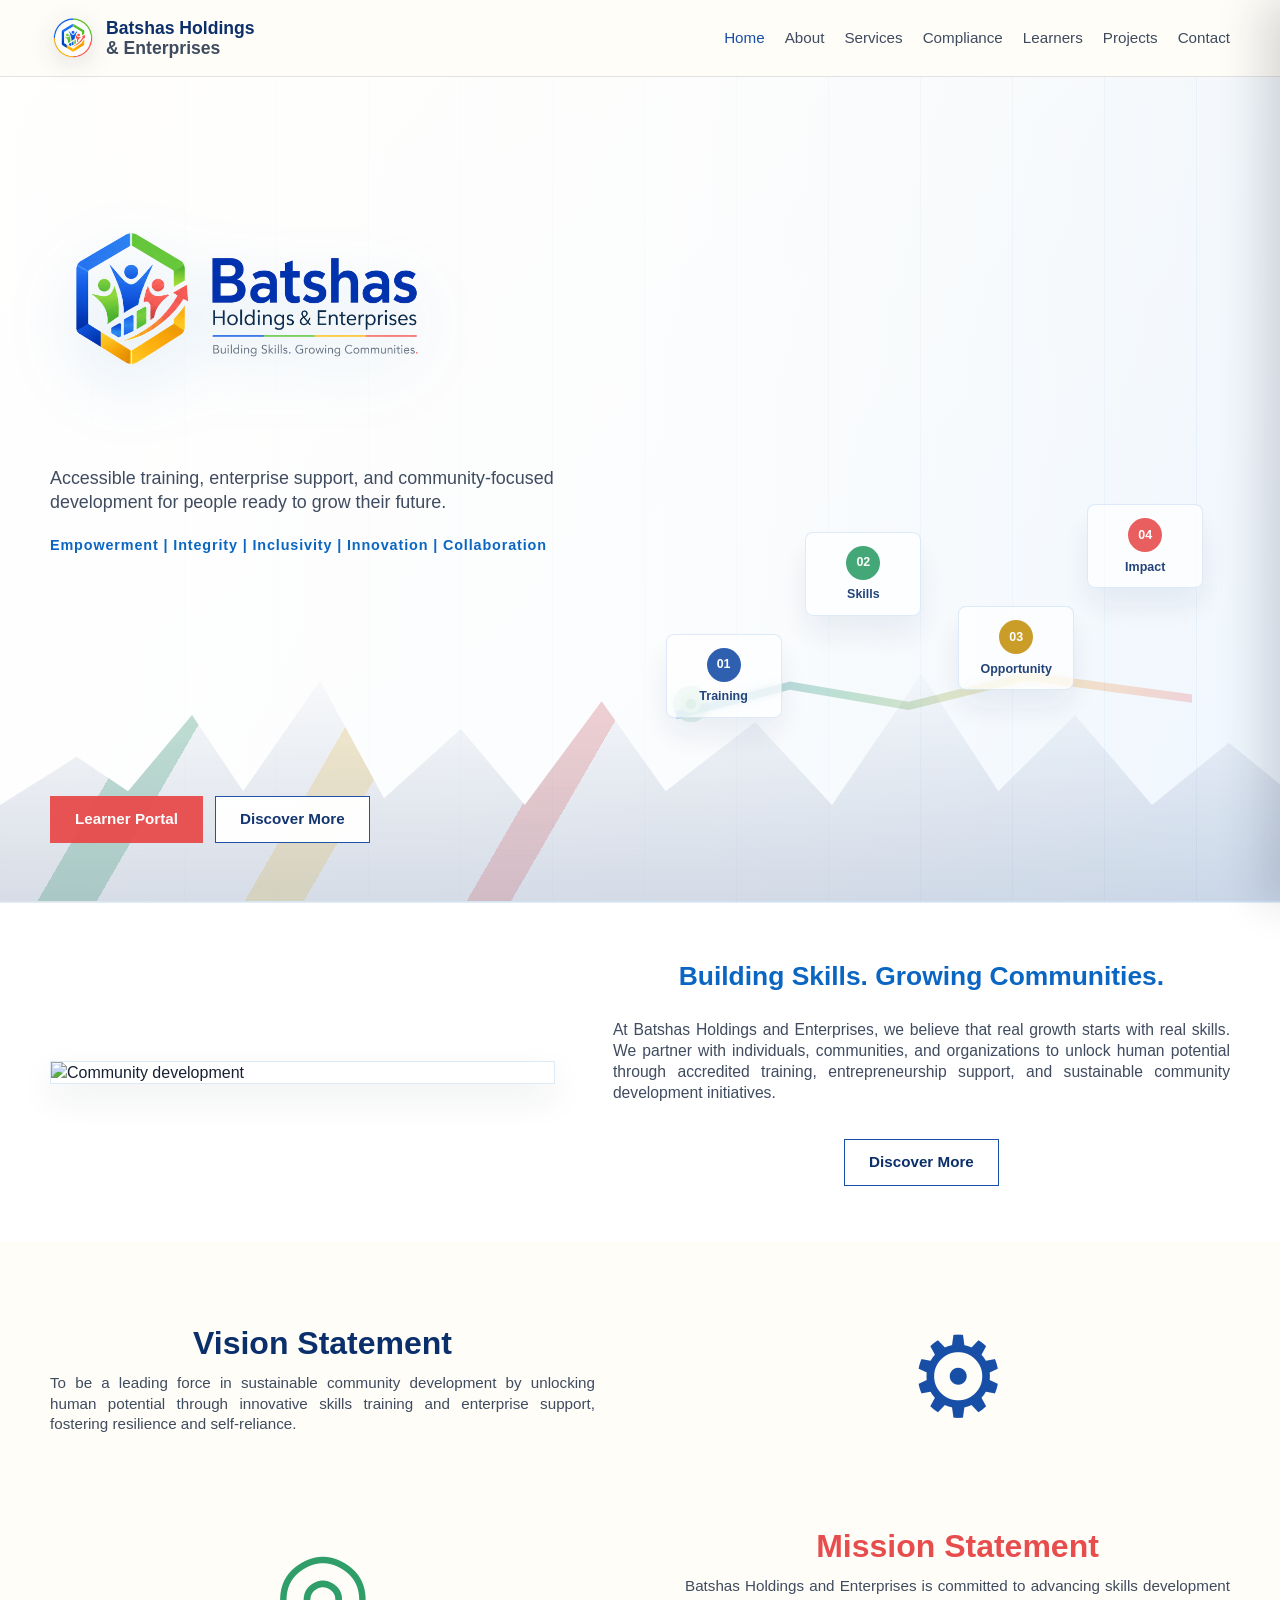
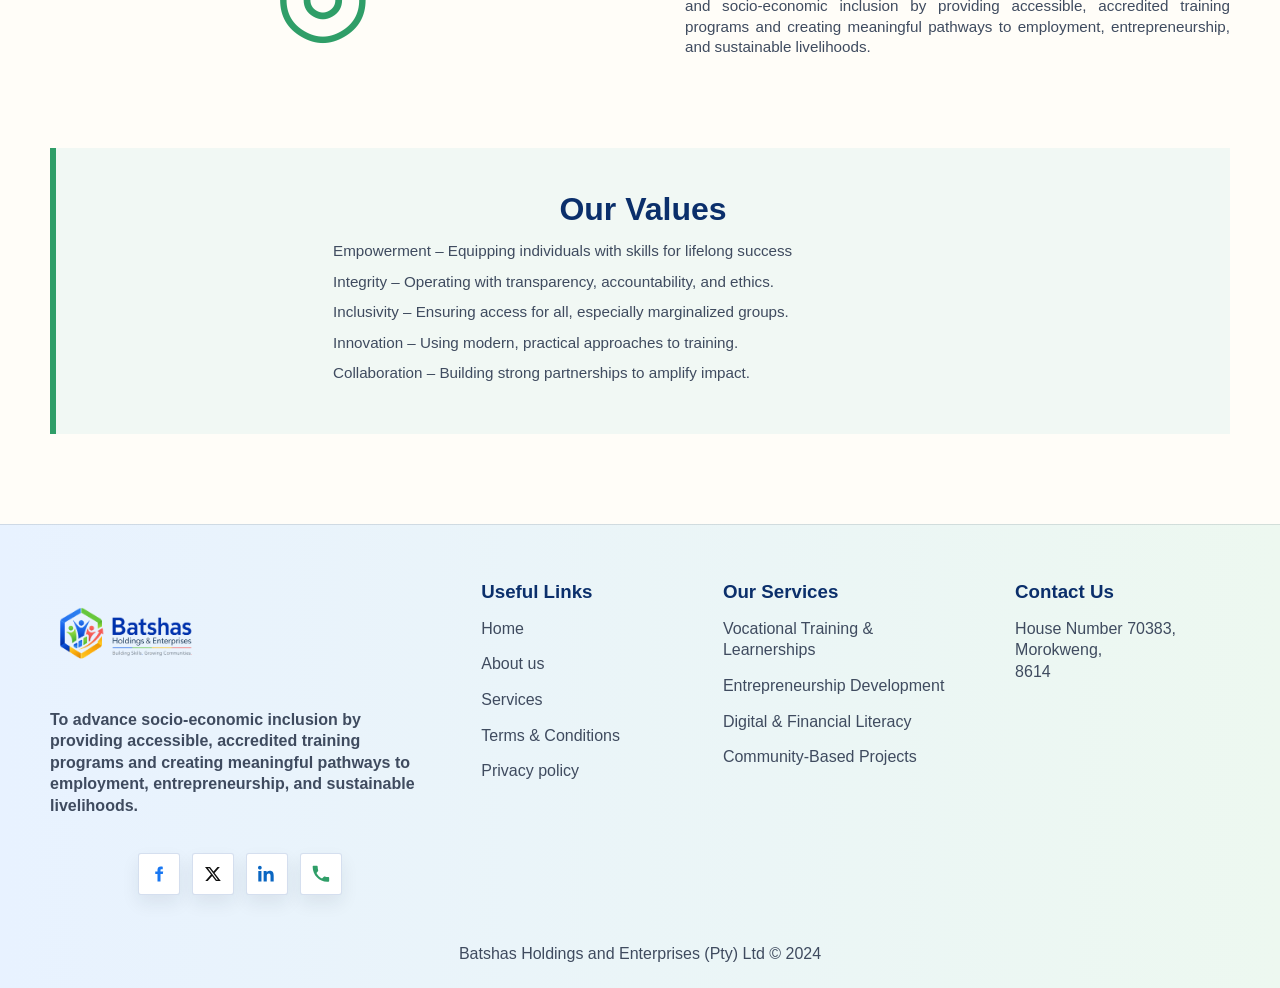
==== index.html @ d139194d "Add files via upload" ====
<!DOCTYPE html>
<html lang="en"><head><meta charset="UTF-8"><meta name="viewport" content="width=device-width, initial-scale=1.0"><title>Home | Batshas Holdings & Enterprises</title><link rel="icon" type="image/png" href="assets/img/icon.png"><link rel="stylesheet" href="css/main.css"></head>
<body><header class="site-header">
  <nav class="nav">
    <a href="index.html" class="brand brand-nav"><img class="brand-icon" src="assets/img/icon.png" alt="Batshas Holdings & Enterprises"><span class="brand-text">Batshas Holdings <span class="brand-break">& Enterprises</span></span></a>
    <div class="nav-links"><a href="index.html" class="active">Home</a>
      <a href="about.html">About</a>
      <a href="services.html">Services</a>
      <a href="compliance.html">Compliance</a>
      <a href="learners.html">Learners</a>
      <a href="projects.html">Projects</a>
      <a href="contact.html">Contact</a></div>
  </nav>
</header><main>
<section class="hero"><div class="hero-top"><div class="hero-flock" aria-hidden="true"><span></span><span></span><span></span><span></span><span></span><span></span></div><div class="hero-pathway" aria-hidden="true"><span class="path-line"></span><span class="path-pulse"></span><span class="path-node node-training"><i>01</i><b>Training</b></span><span class="path-node node-cert"><i>02</i><b>Skills</b></span><span class="path-node node-enterprise"><i>03</i><b>Opportunity</b></span><span class="path-node node-impact"><i>04</i><b>Impact</b></span></div><div class="hero-inner"><div class="hero-copy"><img class="hero-logo" src="assets/img/logo.png" alt="Batshas Holdings & Enterprises"><p>Accessible training, enterprise support, and community-focused development for people ready to grow their future.</p><div class="hero-values">Empowerment | Integrity | Inclusivity | Innovation | Collaboration</div><div class="hero-pathway-mobile" aria-hidden="true"><span class="mobile-path-line"></span><span class="mobile-path-pulse"></span><span><i>01</i><b>Training</b></span><span><i>02</i><b>Skills</b></span><span><i>03</i><b>Opportunity</b></span><span><i>04</i><b>Impact</b></span></div><div class="hero-actions"><a href="learners.html" class="btn btn-red">Learner Portal</a><a href="about.html" class="btn">Discover More</a></div></div></div></div>
<div class="hero-bottom"><div class="intro-grid"><img src="https://images.unsplash.com/photo-1521737711867-e3b97375f902?auto=format&fit=crop&w=900&q=80" alt="Community development"><div class="intro-text"><h2>Building Skills. Growing Communities.</h2><p>At Batshas Holdings and Enterprises, we believe that real growth starts with real skills. We partner with individuals, communities, and organizations to unlock human potential through accredited training, entrepreneurship support, and sustainable community development initiatives.</p><a href="about.html" class="btn">Discover More</a></div></div></div></section>
<section class="home-statements"><div class="statement"><h2>Vision Statement</h2><p>To be a leading force in sustainable community development by unlocking human potential through innovative skills training and enterprise support, fostering resilience and self-reliance.</p></div><div class="big-icon">⚙</div><div class="big-icon red">◎</div><div class="statement"><h2 class="red">Mission Statement</h2><p>Batshas Holdings and Enterprises is committed to advancing skills development and socio-economic inclusion by providing accessible, accredited training programs and creating meaningful pathways to employment, entrepreneurship, and sustainable livelihoods.</p></div><div class="values statement"><h2>Our Values</h2><p>Empowerment – Equipping individuals with skills for lifelong success</p><p>Integrity – Operating with transparency, accountability, and ethics.</p><p>Inclusivity – Ensuring access for all, especially marginalized groups.</p><p>Innovation – Using modern, practical approaches to training.</p><p>Collaboration – Building strong partnerships to amplify impact.</p></div></section><footer class="footer blue-footer">
  <div class="footer-grid">
    <div><div class="brand brand-banner"><img class="brand-logo" src="assets/img/logo.png" alt="Batshas Holdings & Enterprises"></div><p><strong>To advance socio-economic inclusion by providing accessible, accredited training programs and creating meaningful pathways to employment, entrepreneurship, and sustainable livelihoods.</strong></p><div class="socials">
  <a class="social-link" href="#" aria-label="Facebook"><svg viewBox="0 0 24 24" aria-hidden="true"><path d="M14 8.5V6.8c0-.8.3-1.2 1.3-1.2H17V2.3C16.2 2.2 15.4 2 14.4 2 11.7 2 10 3.6 10 6.4v2.1H7v3.6h3V22h4v-9.9h3.1l.5-3.6H14z"/></svg></a>
  <a class="social-link" href="#" aria-label="X / Twitter"><svg viewBox="0 0 24 24" aria-hidden="true"><path d="M18.3 2h3.4l-7.5 8.6L23 22h-6.9l-5.4-7.1L4.5 22H1.1l8-9.2L.7 2h7.1l4.9 6.5L18.3 2zm-1.2 18h1.9L6.8 3.9h-2L17.1 20z"/></svg></a>
  <a class="social-link" href="#" aria-label="LinkedIn"><svg viewBox="0 0 24 24" aria-hidden="true"><path d="M4.98 3.5C4.98 4.88 3.86 6 2.5 6S0 4.88 0 3.5 1.12 1 2.5 1s2.48 1.12 2.48 2.5zM.4 8h4.2v14H.4V8zm7.1 0h4v1.9h.1c.6-1.1 2-2.3 4.1-2.3 4.4 0 5.2 2.9 5.2 6.6V22h-4.2v-6.9c0-1.7 0-3.8-2.3-3.8s-2.7 1.8-2.7 3.6V22H7.5V8z"/></svg></a>
  <a class="social-link" href="tel:0798320743" aria-label="Phone"><svg viewBox="0 0 24 24" aria-hidden="true"><path d="M6.6 10.8c1.6 3.1 3.5 5 6.6 6.6l2.2-2.2c.3-.3.8-.4 1.2-.3 1.3.4 2.6.6 4 .6.7 0 1.2.5 1.2 1.2v3.5c0 .7-.5 1.2-1.2 1.2C10.3 22 2 13.7 2 3.4 2 2.7 2.5 2.2 3.2 2.2h3.6c.7 0 1.2.5 1.2 1.2 0 1.4.2 2.7.6 4 .1.4 0 .8-.3 1.2l-1.7 2.2z"/></svg></a>
</div></div>
    <div><h3>Useful Links</h3><a href="index.html">Home</a><a href="about.html">About us</a><a href="services.html">Services</a><a href="terms.html">Terms & Conditions</a><a href="privacy.html">Privacy policy</a></div>
    <div><h3>Our Services</h3><a href="services.html">Vocational Training & Learnerships</a><a href="services.html">Entrepreneurship Development</a><a href="services.html">Digital & Financial Literacy</a><a href="services.html">Community-Based Projects</a></div>
    <div><h3>Contact Us</h3><p>House Number 70383,<br>Morokweng,<br>8614</p></div>
  </div><div class="copyright">Batshas Holdings and Enterprises (Pty) Ltd © 2024</div>
</footer></main><script src="js/main.js"></script></body></html>
---- css/main.css ----
@import url('./base/variables.css');
@import url('./base/reset.css');
@import url('./layout/header.css');
@import url('./layout/footer.css');
@import url('./components/buttons.css');
@import url('./pages/home.css');
@import url('./pages/about.css');
@import url('./pages/services.css');
@import url('./pages/compliance.css');
@import url('./pages/learners.css');
@import url('./pages/contact.css');
@import url('./pages/projects.css');
@import url('./pages/portal.css');
@import url('./layout/responsive.css');
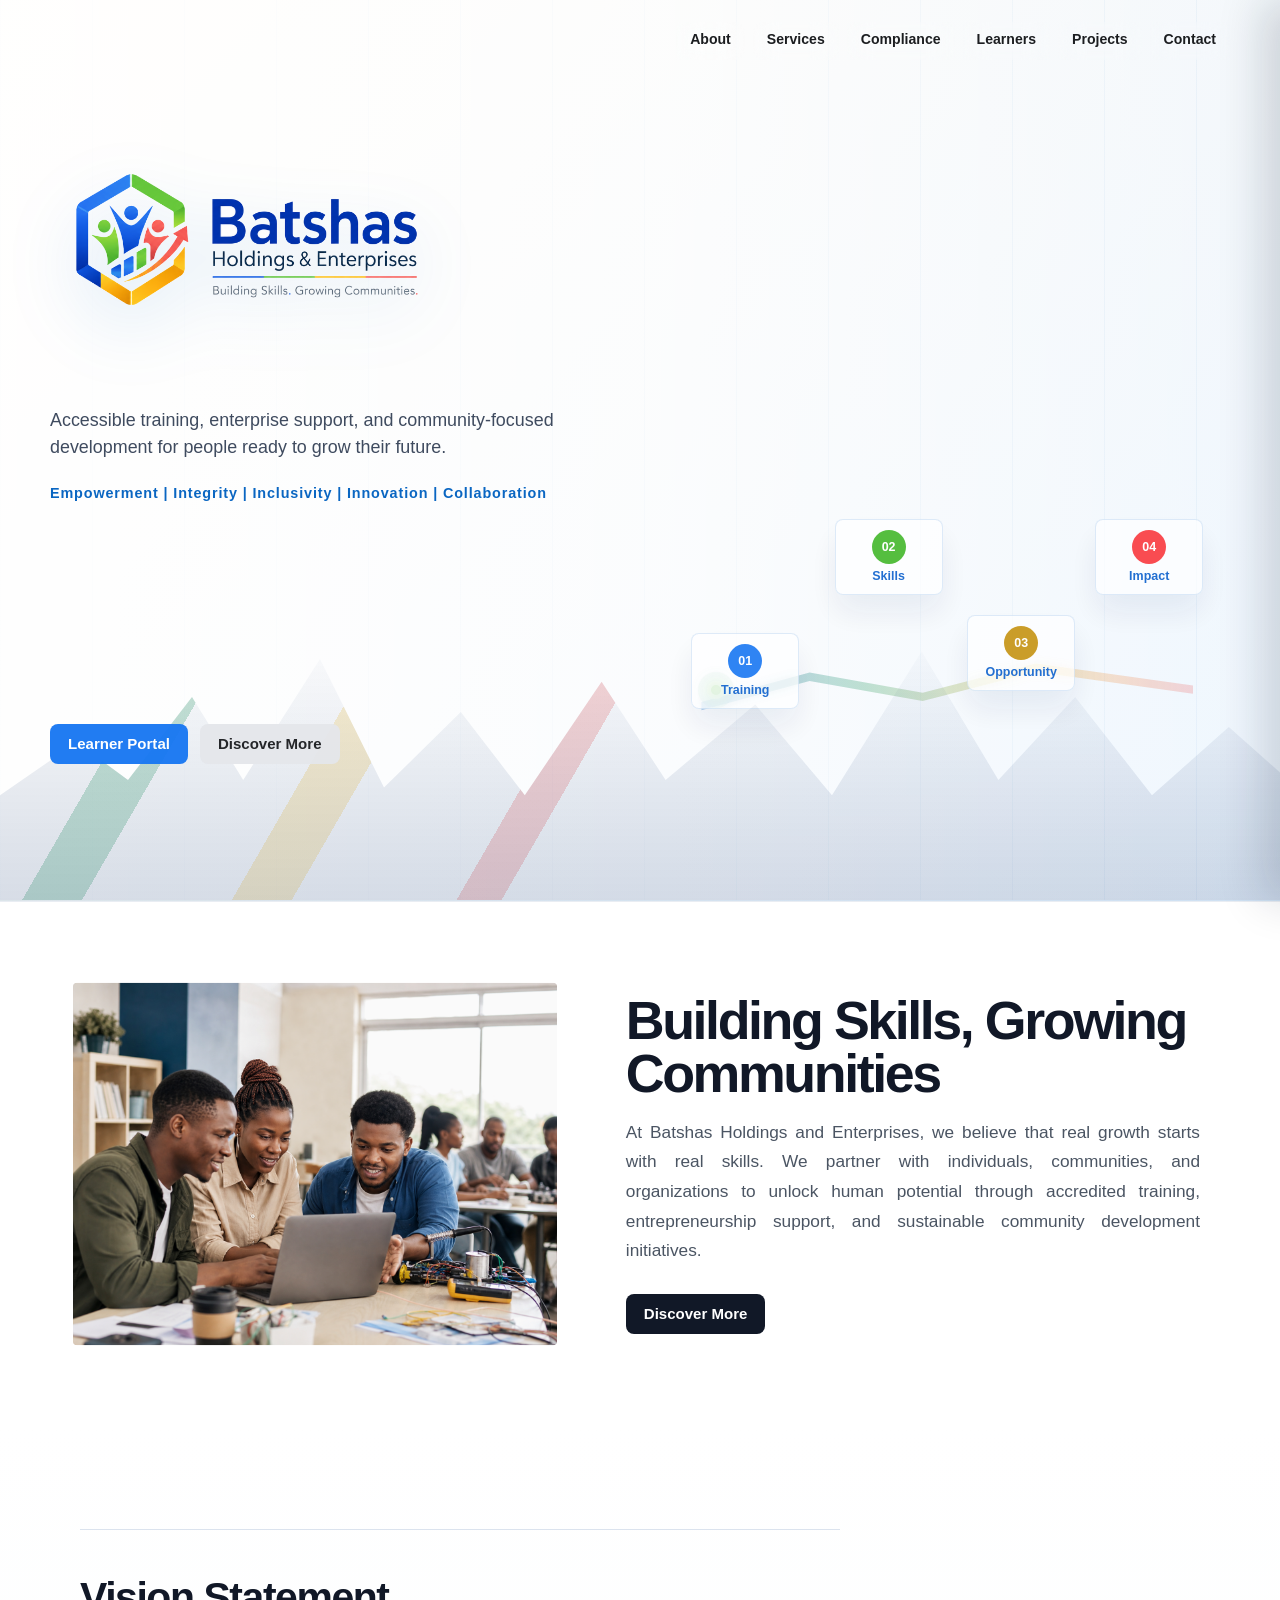
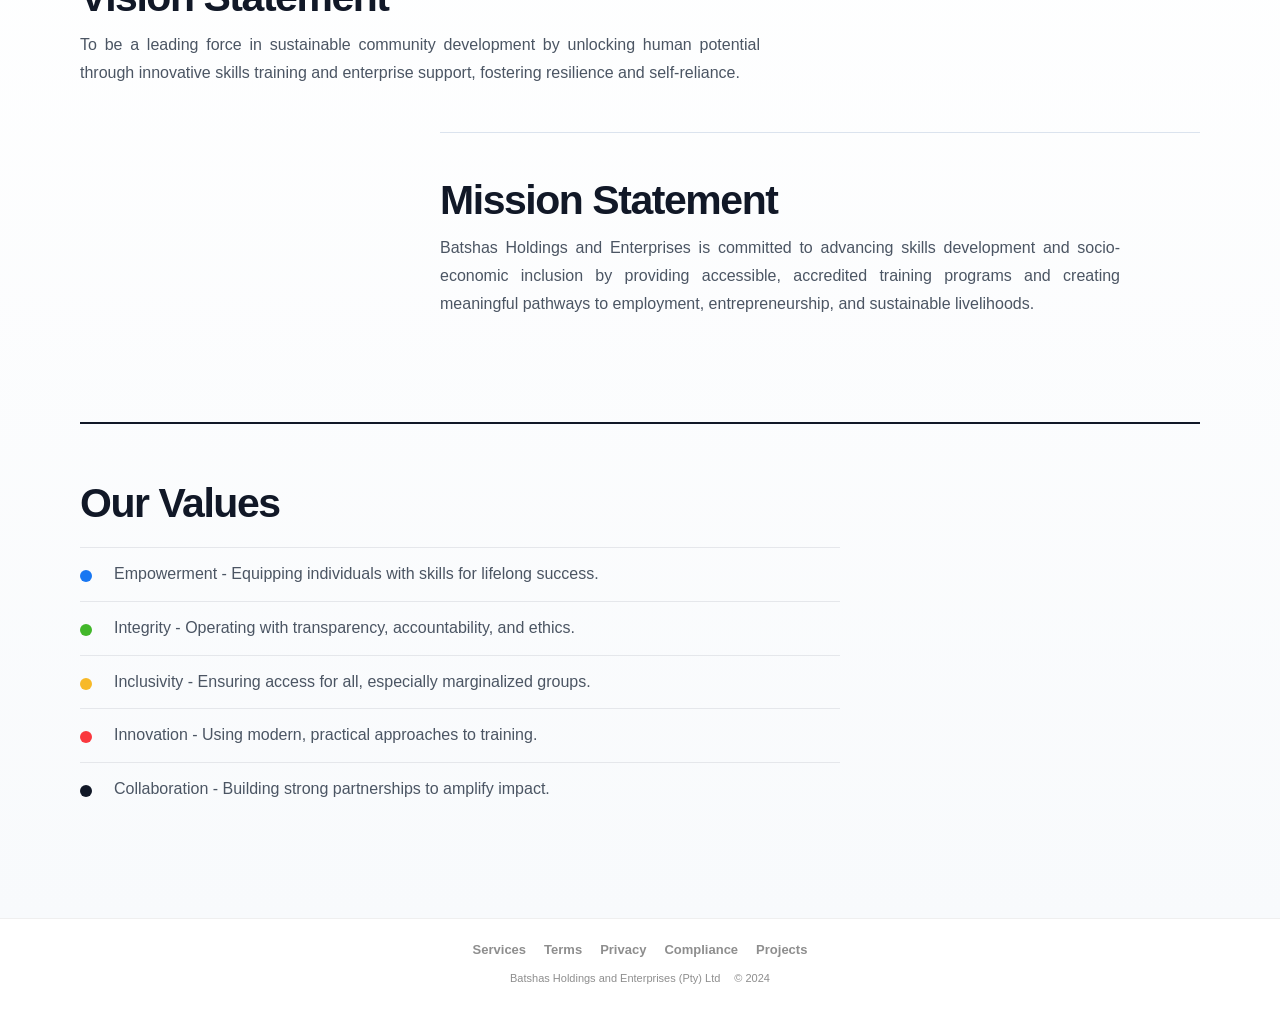
==== commit 5f46670f: "version 0.0.2 beta" ====
--- a/index.html
+++ b/index.html
@@ -1,29 +1,115 @@
 <!DOCTYPE html>
-<html lang="en"><head><meta charset="UTF-8"><meta name="viewport" content="width=device-width, initial-scale=1.0"><title>Home | Batshas Holdings & Enterprises</title><link rel="icon" type="image/png" href="assets/img/icon.png"><link rel="stylesheet" href="css/main.css"></head>
-<body><header class="site-header">
-  <nav class="nav">
-    <a href="index.html" class="brand brand-nav"><img class="brand-icon" src="assets/img/icon.png" alt="Batshas Holdings & Enterprises"><span class="brand-text">Batshas Holdings <span class="brand-break">& Enterprises</span></span></a>
-    <div class="nav-links"><a href="index.html" class="active">Home</a>
-      <a href="about.html">About</a>
+<html lang="en">
+
+<head>
+  <meta charset="UTF-8">
+  <meta name="viewport" content="width=device-width, initial-scale=1.0">
+  <title>Home | Batshas Holdings & Enterprises</title>
+  <link rel="icon" type="image/png" href="assets/img/icon.png">
+  <link rel="preload" as="image" href="assets/img/home-skills-community-owned.png">
+  <link rel="stylesheet" href="css/main.css">
+</head>
+
+<body>
+  <header class="site-header">
+    <nav class="nav">
+      <a href="index.html" class="brand brand-nav"><img class="brand-icon" src="assets/img/icon.png"
+          alt="Batshas Holdings & Enterprises"><span class="brand-text">Batshas Holdings <span class="brand-break">&
+            Enterprises</span></span></a>
+      <div class="nav-links"><a href="index.html" class="active">Home</a>
+        <a href="about.html">About</a>
+        <a href="services.html">Services</a>
+        <a href="compliance.html">Compliance</a>
+        <a href="learners.html">Learners</a>
+        <a href="projects.html">Projects</a>
+        <a href="contact.html">Contact</a>
+      </div>
+    </nav>
+  </header>
+  <main>
+    <section class="hero">
+      <div class="hero-top">
+        <nav class="hero-nav" aria-label="Landing page navigation">
+          <a href="about.html">About</a>
+          <a href="services.html">Services</a>
+          <a href="compliance.html">Compliance</a>
+          <a href="learners.html">Learners</a>
+          <a href="projects.html">Projects</a>
+          <a href="contact.html">Contact</a>
+        </nav>
+        <div class="hero-flock" aria-hidden="true">
+          <span></span><span></span><span></span><span></span><span></span><span></span></div>
+        <div class="hero-pathway" aria-hidden="true"><span class="path-line"></span><span
+            class="path-pulse"></span><span class="path-node node-training"><i>01</i><b>Training</b></span><span
+            class="path-node node-cert"><i>02</i><b>Skills</b></span><span
+            class="path-node node-enterprise"><i>03</i><b>Opportunity</b></span><span
+            class="path-node node-impact"><i>04</i><b>Impact</b></span></div>
+        <div class="hero-inner">
+          <div class="hero-copy"><img class="hero-logo" src="assets/img/logo.png" alt="Batshas Holdings & Enterprises">
+            <p>Accessible training, enterprise support, and community-focused development for people ready to grow their
+              future.</p>
+            <div class="hero-values">Empowerment | Integrity | Inclusivity | Innovation | Collaboration</div>
+            <div class="hero-pathway-mobile" aria-hidden="true"><span class="mobile-path-line"></span><span
+                class="mobile-path-pulse"></span><span><i>01</i><b>Training</b></span><span><i>02</i><b>Skills</b></span><span><i>03</i><b>Opportunity</b></span><span><i>04</i><b>Impact</b></span>
+            </div>
+            <div class="hero-actions">
+              <a href="learners.html" class="btn btn-red">Learner Portal</a>
+              <a href="about.html" class="btn">Discover More</a></div>
+          </div>
+        </div>
+      </div>
+      <div class="hero-bottom">
+        <div class="intro-grid"><img
+            src="assets/img/home-skills-community-owned.png"
+            alt="African learners collaborating in a practical skills training room" loading="lazy" decoding="async">
+          <div class="intro-text">
+            <h2>Building Skills, Growing Communities</h2>
+            <p>At Batshas Holdings and Enterprises, we believe that real growth starts with real skills. We partner with
+              individuals, communities, and organizations to unlock human potential through accredited training,
+              entrepreneurship support, and sustainable community development initiatives.</p><a href="about.html"
+              class="btn">Discover More</a>
+          </div>
+        </div>
+      </div>
+    </section>
+    <section class="home-statements">
+      <div class="statement">
+        <h2>Vision Statement</h2>
+        <p>To be a leading force in sustainable community development by unlocking human potential through innovative
+          skills training and enterprise support, fostering resilience and self-reliance.</p>
+      </div>
+      <div class="statement">
+        <h2 class="red">Mission Statement</h2>
+        <p>Batshas Holdings and Enterprises is committed to advancing skills development and socio-economic inclusion by
+          providing accessible, accredited training programs and creating meaningful pathways to employment,
+          entrepreneurship, and sustainable livelihoods.</p>
+      </div>
+      <div class="values statement">
+        <h2>Our Values</h2>
+        <p>Empowerment - Equipping individuals with skills for lifelong success.</p>
+        <p>Integrity - Operating with transparency, accountability, and ethics.</p>
+        <p>Inclusivity - Ensuring access for all, especially marginalized groups.</p>
+        <p>Innovation - Using modern, practical approaches to training.</p>
+        <p>Collaboration - Building strong partnerships to amplify impact.</p>
+      </div>
+    </section>
+    <footer class="footer">
+  <div class="footer-shell">
+    <nav class="footer-links" aria-label="Footer links">
       <a href="services.html">Services</a>
+      <a href="terms.html">Terms</a>
+      <a href="privacy.html">Privacy</a>
       <a href="compliance.html">Compliance</a>
-      <a href="learners.html">Learners</a>
       <a href="projects.html">Projects</a>
-      <a href="contact.html">Contact</a></div>
-  </nav>
-</header><main>
-<section class="hero"><div class="hero-top"><div class="hero-flock" aria-hidden="true"><span></span><span></span><span></span><span></span><span></span><span></span></div><div class="hero-pathway" aria-hidden="true"><span class="path-line"></span><span class="path-pulse"></span><span class="path-node node-training"><i>01</i><b>Training</b></span><span class="path-node node-cert"><i>02</i><b>Skills</b></span><span class="path-node node-enterprise"><i>03</i><b>Opportunity</b></span><span class="path-node node-impact"><i>04</i><b>Impact</b></span></div><div class="hero-inner"><div class="hero-copy"><img class="hero-logo" src="assets/img/logo.png" alt="Batshas Holdings & Enterprises"><p>Accessible training, enterprise support, and community-focused development for people ready to grow their future.</p><div class="hero-values">Empowerment | Integrity | Inclusivity | Innovation | Collaboration</div><div class="hero-pathway-mobile" aria-hidden="true"><span class="mobile-path-line"></span><span class="mobile-path-pulse"></span><span><i>01</i><b>Training</b></span><span><i>02</i><b>Skills</b></span><span><i>03</i><b>Opportunity</b></span><span><i>04</i><b>Impact</b></span></div><div class="hero-actions"><a href="learners.html" class="btn btn-red">Learner Portal</a><a href="about.html" class="btn">Discover More</a></div></div></div></div>
-<div class="hero-bottom"><div class="intro-grid"><img src="https://images.unsplash.com/photo-1521737711867-e3b97375f902?auto=format&fit=crop&w=900&q=80" alt="Community development"><div class="intro-text"><h2>Building Skills. Growing Communities.</h2><p>At Batshas Holdings and Enterprises, we believe that real growth starts with real skills. We partner with individuals, communities, and organizations to unlock human potential through accredited training, entrepreneurship support, and sustainable community development initiatives.</p><a href="about.html" class="btn">Discover More</a></div></div></div></section>
-<section class="home-statements"><div class="statement"><h2>Vision Statement</h2><p>To be a leading force in sustainable community development by unlocking human potential through innovative skills training and enterprise support, fostering resilience and self-reliance.</p></div><div class="big-icon">⚙</div><div class="big-icon red">◎</div><div class="statement"><h2 class="red">Mission Statement</h2><p>Batshas Holdings and Enterprises is committed to advancing skills development and socio-economic inclusion by providing accessible, accredited training programs and creating meaningful pathways to employment, entrepreneurship, and sustainable livelihoods.</p></div><div class="values statement"><h2>Our Values</h2><p>Empowerment – Equipping individuals with skills for lifelong success</p><p>Integrity – Operating with transparency, accountability, and ethics.</p><p>Inclusivity – Ensuring access for all, especially marginalized groups.</p><p>Innovation – Using modern, practical approaches to training.</p><p>Collaboration – Building strong partnerships to amplify impact.</p></div></section><footer class="footer blue-footer">
-  <div class="footer-grid">
-    <div><div class="brand brand-banner"><img class="brand-logo" src="assets/img/logo.png" alt="Batshas Holdings & Enterprises"></div><p><strong>To advance socio-economic inclusion by providing accessible, accredited training programs and creating meaningful pathways to employment, entrepreneurship, and sustainable livelihoods.</strong></p><div class="socials">
-  <a class="social-link" href="#" aria-label="Facebook"><svg viewBox="0 0 24 24" aria-hidden="true"><path d="M14 8.5V6.8c0-.8.3-1.2 1.3-1.2H17V2.3C16.2 2.2 15.4 2 14.4 2 11.7 2 10 3.6 10 6.4v2.1H7v3.6h3V22h4v-9.9h3.1l.5-3.6H14z"/></svg></a>
-  <a class="social-link" href="#" aria-label="X / Twitter"><svg viewBox="0 0 24 24" aria-hidden="true"><path d="M18.3 2h3.4l-7.5 8.6L23 22h-6.9l-5.4-7.1L4.5 22H1.1l8-9.2L.7 2h7.1l4.9 6.5L18.3 2zm-1.2 18h1.9L6.8 3.9h-2L17.1 20z"/></svg></a>
-  <a class="social-link" href="#" aria-label="LinkedIn"><svg viewBox="0 0 24 24" aria-hidden="true"><path d="M4.98 3.5C4.98 4.88 3.86 6 2.5 6S0 4.88 0 3.5 1.12 1 2.5 1s2.48 1.12 2.48 2.5zM.4 8h4.2v14H.4V8zm7.1 0h4v1.9h.1c.6-1.1 2-2.3 4.1-2.3 4.4 0 5.2 2.9 5.2 6.6V22h-4.2v-6.9c0-1.7 0-3.8-2.3-3.8s-2.7 1.8-2.7 3.6V22H7.5V8z"/></svg></a>
-  <a class="social-link" href="tel:0798320743" aria-label="Phone"><svg viewBox="0 0 24 24" aria-hidden="true"><path d="M6.6 10.8c1.6 3.1 3.5 5 6.6 6.6l2.2-2.2c.3-.3.8-.4 1.2-.3 1.3.4 2.6.6 4 .6.7 0 1.2.5 1.2 1.2v3.5c0 .7-.5 1.2-1.2 1.2C10.3 22 2 13.7 2 3.4 2 2.7 2.5 2.2 3.2 2.2h3.6c.7 0 1.2.5 1.2 1.2 0 1.4.2 2.7.6 4 .1.4 0 .8-.3 1.2l-1.7 2.2z"/></svg></a>
-</div></div>
-    <div><h3>Useful Links</h3><a href="index.html">Home</a><a href="about.html">About us</a><a href="services.html">Services</a><a href="terms.html">Terms & Conditions</a><a href="privacy.html">Privacy policy</a></div>
-    <div><h3>Our Services</h3><a href="services.html">Vocational Training & Learnerships</a><a href="services.html">Entrepreneurship Development</a><a href="services.html">Digital & Financial Literacy</a><a href="services.html">Community-Based Projects</a></div>
-    <div><h3>Contact Us</h3><p>House Number 70383,<br>Morokweng,<br>8614</p></div>
-  </div><div class="copyright">Batshas Holdings and Enterprises (Pty) Ltd © 2024</div>
-</footer></main><script src="js/main.js"></script></body></html>
+    </nav>
+    <div class="footer-meta">
+      <span>Batshas Holdings and Enterprises (Pty) Ltd</span>
+      <span>&copy; 2024</span>
+    </div>
+  </div>
+</footer>
+  </main>
+  <script src="js/main.js"></script>
+</body>
+
+</html>
--- a/css/main.css
+++ b/css/main.css
@@ -12,3 +12,4 @@
 @import url('./pages/projects.css');
 @import url('./pages/portal.css');
 @import url('./layout/responsive.css');
+@import url('./polish.css');
